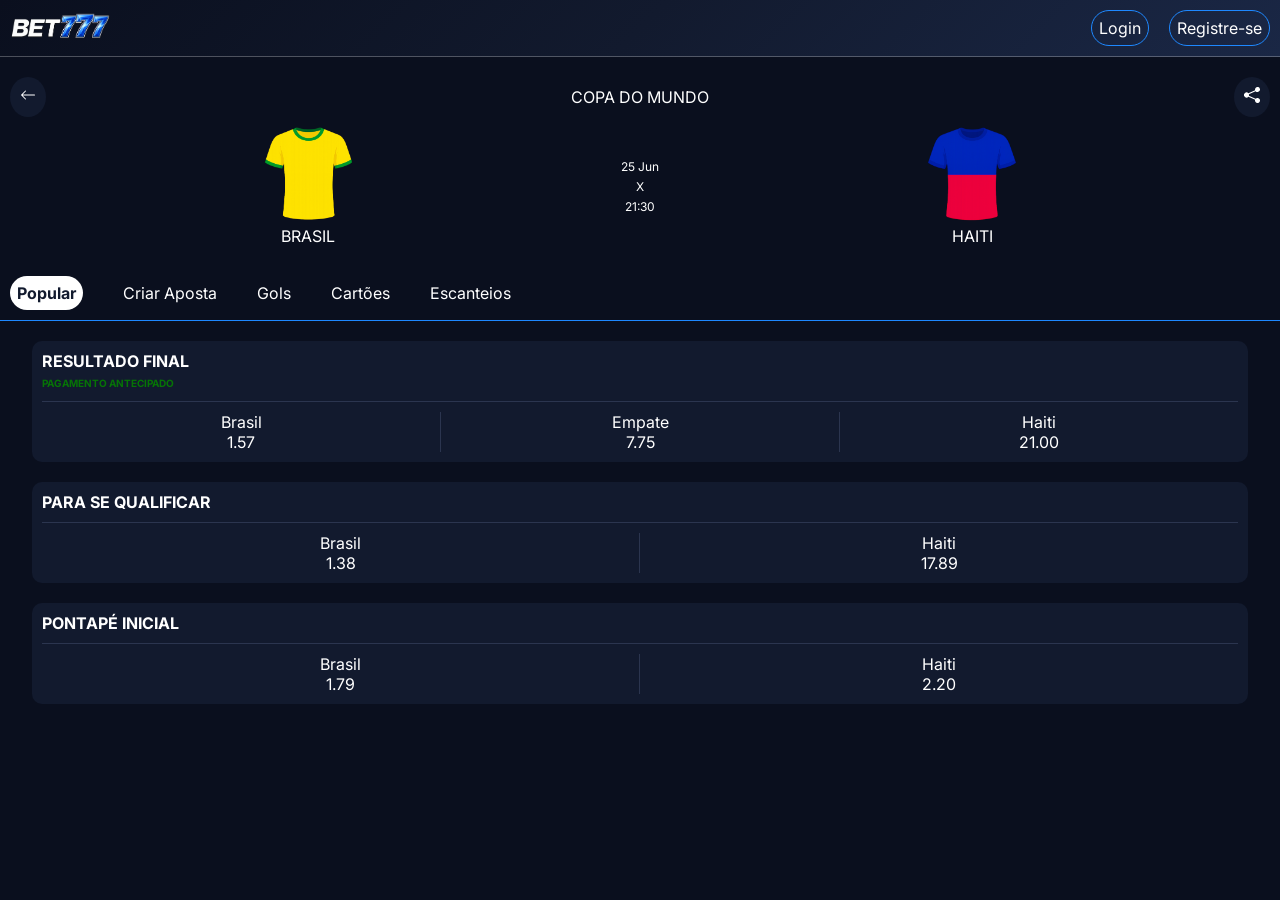
==== pagAposta.html @ c7c8c310 "bet mobile first primeiro teste" ====
<!DOCTYPE html>
<html lang="en">

<head>
    <meta charset="UTF-8">
    <meta name="viewport" content="width=device-width, initial-scale=1.0">
    <title>Bet777</title>
    <link rel="stylesheet" href="./assets/css/pagInicial.css">
    <link rel="stylesheet" href="./assets/css/apostas.css">
</head>

<body>
    <header>
        <div class="logo-header"><a href="./pagInicial.html">
            <img src="./assets/img/bet777.png" alt="bet777">
            </a>
        </div>
        <div class="login-header">
            <a href="#">Login</a>

            <a href="">Registre-se</a>
        </div>
    </header>


    <main>
        <section class="apostas">

            <div class="header-apostas">

                <a href="#" class="header-apostas-btn">
                    <svg xmlns="http://www.w3.org/2000/svg" width="16" height="16" fill="currentColor" class="bi bi-arrow-left" viewBox="0 0 16 16">
                    <path fill-rule="evenodd" d="M15 8a.5.5 0 0 0-.5-.5H2.707l3.147-3.146a.5.5 0 1 0-.708-.708l-4 4a.5.5 0 0 0 0 .708l4 4a.5.5 0 0 0 .708-.708L2.707 8.5H14.5A.5.5 0 0 0 15 8"/>
                    </svg>
                </a>

                <span>COPA DO MUNDO</span>

                <a href="#" class="header-apostas-btn">
                    <svg xmlns="http://www.w3.org/2000/svg" width="16" height="16" fill="currentColor" class="bi bi-share-fill" viewBox="0 0 16 16">
                    <path d="M11 2.5a2.5 2.5 0 1 1 .603 1.628l-6.718 3.12a2.5 2.5 0 0 1 0 1.504l6.718 3.12a2.5 2.5 0 1 1-.488.876l-6.718-3.12a2.5 2.5 0 1 1 0-3.256l6.718-3.12A2.5 2.5 0 0 1 11 2.5"/>
                    </svg>
                </a>
            </div>

            <div class="camisas-apostas">

                <div class="time1-apostas">
                <img src="./assets/img/cam brasil.png" alt="brasil">
                <span>BRASIL</span>
                </div>

                <div class="meio-camisas">
                    <span>25 Jun</span>
                    <span>X</span>
                    <span>21:30</span>
                </div>

                <div class="time2-apostas">
                <img src="./assets/img/cam haiti.png" alt="haiti">
                <span>HAITI</span>
                </div>

            </div>

            <div class="filtros-apostas">
                <ul>
                    <li class="filtro-aposta filtro-selected">Popular</li>
                    <li class="filtro-aposta">Criar Aposta</li>
                    <li class="filtro-aposta">Gols</li>
                    <li class="filtro-aposta">Cartões</li>
                    <li class="filtro-aposta">Escanteios</li>
                </ul>
            </div>

            <div class="opcoes-apostas">
                <!--inicio-->
                <div class="resultado-final">
                    
                    <div class="resultado-final-cima">
                        <h4>RESULTADO FINAL</h4>
                        <span>PAGAMENTO ANTECIPADO</span>
                    </div>

                    <div class="linha"></div>

                    <div class="resultado-final-baixo">
                        <div class="odd-time1">
                            <span>Brasil</span>
                            <span>1.57</span>
                        </div>
                        <div class="odd-empate">
                            <span>Empate</span>
                            <span>7.75</span>
                        </div>
                        <div class="odd-time2">
                            <span>Haiti</span>
                            <span>21.00</span>
                        </div>
                    </div>
                </div>
                <!--fim-->
                <!--inicio-->
                <div class="resultado-final">
                    
                    <div class="resultado-final-cima">
                        <h4>PARA SE QUALIFICAR</h4>
                    </div>

                    <div class="linha"></div>

                    <div class="resultado-final-baixo odd-dupla">
                        <div class="odd-time1">
                            <span>Brasil</span>
                            <span>1.38</span>
                        </div>
                        <div class="odd-time2">
                            <span>Haiti</span>
                            <span>17.89</span>
                        </div>
                    </div>
                </div>
                <!--fim-->
                <!--inicio-->
                <div class="resultado-final">
                    
                    <div class="resultado-final-cima">
                        <h4>PONTAPÉ INICIAL</h4>
                    </div>

                    <div class="linha"></div>

                    <div class="resultado-final-baixo odd-dupla">
                        <div class="odd-time1">
                            <span>Brasil</span>
                            <span>1.79</span>
                        </div>
                        <div class="odd-time2">
                            <span>Haiti</span>
                            <span>2.20</span>
                        </div>
                    </div>
                </div>
                <!--fim-->
               
            </div>
        </section>
    </main>       
</body>
---- assets/css/pagInicial.css ----
@import url('https://fonts.googleapis.com/css2?family=Arimo:ital,wght@0,400..700;1,400..700&family=Bebas+Neue&family=Inter+Tight:ital,wght@0,100..900;1,100..900&family=Inter:ital,opsz,wght@0,14..32,100..900;1,14..32,100..900&family=Lato:ital,wght@0,100;0,300;0,400;0,700;0,900;1,100;1,300;1,400;1,700;1,900&family=Lilita+One&family=Nunito:ital,wght@0,200..1000;1,200..1000&family=Oswald:wght@200..700&family=Oxanium:wght@200..800&family=Quicksand:wght@300..700&family=Roboto+Condensed:ital,wght@0,100..900;1,100..900&family=Roboto:ital,wght@0,100..900;1,100..900&family=Rubik:ital,wght@0,300..900;1,300..900&family=Source+Sans+3:ital,wght@0,200..900;1,200..900&display=swap');

* {
    margin: 0;
    padding: 0;
    box-sizing: border-box;
    font-family: "Inter", sans-serif;
    overflow-x: hidden;
}

body {
    background: #0A0F1E;
}

a {
    text-decoration: none;
}

header {
    background: linear-gradient(
    135deg,
    #0A0F1E 0%,
    #121A2E 50%,
    #1A2745 100%
    );

    border-bottom: 1px solid #ffffff44;
    display: flex;
    justify-content: space-between;
    align-items: center;
    padding: 10px;
}

.login-header {
    display: flex;
    gap: 20px;
}

.login-header a {
    color: #fff;
    border: 1px solid #1E88FF;
    border-radius: 20px;
    padding: 7px;
    transition: 0.3s ease-in-out;
}

.login-header a:hover {
    background: #1565D8;
}

.logo-header img{
    width: 100px;
}

.cards-promocionais {
    display: flex;
    gap: 10px;
    overflow-x: auto;
    overflow-y: hidden;
    margin-top: 20px;
    scrollbar-width: none;
    width: 100%;
    max-width: 100%;
    padding: 0 10px;
}
.cards-promocionais::-webkit-scrollbar {
    display: none;
}

.card-promo {
    display: flex;
    flex-direction: column;
    background: #121A2E;
    color: #fff;
    min-width: 180px;
    width: auto;
    flex-shrink: 0;
    padding: 20px;
    border-radius: 10px;
    gap: 10px;
}
.card-promo img {
    width: 15px;
}

.odd-card-promo {
border-top: 1px solid #fff;
display: flex;
align-items: flex-end;
justify-content: center;
margin-top: 20px;
margin-left: -20px;
margin-right: -20px;
font-weight: bold;
}

.odd-card-promo a {
    color: #fff;
    margin-top: 10px;
}
.jogos {
    display: flex;
    flex-direction: column;
    align-items: center;
}

.jogos h2, .titulo-promo {
    align-self: flex-start;
    padding-left: 15px;
    margin-top: 10px;
    color: #fff;
    font-size: 17px;
}
.card-jogos {
    background: #121A2E;
    border-radius: 10px;
    overflow: hidden;
    width: 95%;
    margin-top: 20px;
}

/* Cabeçalho */

.card-jogos-header {
    background: #0f121b;
    padding: 8px 12px;

    display: grid;
    grid-template-columns: 1fr 150px;
    align-items: center;

    color: #777;
    font-size: 14px;
    font-weight: 600;
}

.cabecalho-odds {
    display: grid;
    grid-template-columns: repeat(3, 1fr);
    text-align: center;
}

/* Conteúdo do jogo */

.jogo {
    padding: 12px;

    display: grid;
    grid-template-columns: 1fr 150px;
    align-items: center;
    gap: 10px;
}

/* Times */

.times {
    display: flex;
    flex-direction: column;
    gap: 12px;
}

.times div {
    display: flex;
    align-items: center;
    gap: 8px;

    color: #fff;
    font-weight: 600;
    font-size: 15px;
}

.times img {
    width: 20px;
    height: 20px;
    object-fit: contain;
}

/* Odds */

.odds {
    display: grid;
    grid-template-columns: repeat(3, 1fr);
    gap: 6px;
}

.odds button {
    background: #1A2745;
    color: #fff;

    border: none;
    border-radius: 5px;

    padding: 8px 4px;

    font-size: 13px;
    font-weight: bold;

    cursor: pointer;
    transition: .3s;
}

.odds button:hover {
    background: #1E88FF;
}

/* Responsivo */

@media (max-width: 480px) {

    .card-jogos-header {
        grid-template-columns: 1fr 120px;
    }

    .jogo {
        grid-template-columns: 1fr 120px;
    }

    .times div {
        font-size: 14px;
    }

    .odds button {
        font-size: 12px;
        padding: 7px 2px;
    }
}
---- assets/css/apostas.css ----
.apostas {
    color: #fff;
}

.header-apostas {
    display: flex;
    justify-content: space-between;
    align-items: center;
    margin-top: 10px;
    padding: 10px;
}

.header-apostas-btn{
    background: #121A2E;
    padding: 10px;
    border-radius: 50%;
    color: #fff;
    transition: 0.5s ease-in;
}

.header-apostas-btn:hover {
    background: #1E88FF;
}

.camisas-apostas {
    display: flex;
    align-items: center;
    justify-content: space-around;
}

.camisas-apostas img {
    width: 15%;
}

.meio-camisas {
    display: flex;
    flex-direction: column;
    justify-content: center;
    align-items: center;
    font-size: 12px;
    width: 100px;
    gap: 5px;
}

.time1-apostas, .time2-apostas {
    display: flex;
    flex-direction: column;
    width: 100%;
    justify-content: center;
    align-items: center;
    gap: 5px;
}

.filtros-apostas ul{
    display: flex;
    align-items: center;
    gap: 40px;
    overflow-x: auto;
    overflow-y: hidden;
    scrollbar-width: none;
    max-width: 100%;
    margin-top: 20px;
    padding: 10px;

    border-bottom: 1px solid #1E88FF;
}

.filtros-apostas::-webkit-scrollbar {
    display: none;
}

.filtro-aposta {
    flex: 0 0 auto;
}

.filtro-selected {
    background: #fff;
    color: #121A2E;
    padding: 7px;
    border-radius: 20px;
    font-weight: bold;
}

.resultado-final {
    background-color: #121A2E;
    width: 95%;
    margin: 0 auto;
    margin-top: 20px;
    border-radius: 10px;
    padding: 10px;
}

.linha {
    width: 100%;
    height: 1px;
    background: #2B354F; /* ou #ffffff22 */
    margin: 10px 0;
}

.resultado-final-cima span {
    color: rgb(6, 116, 6);
    font-weight: bold;
    font-size: 10px;
}

.resultado-final-baixo {
    display: flex;
    justify-content: space-around;
    margin-top: 10px;
}

.odd-time1, .odd-empate, .odd-time2 {
    display: flex;
    flex-direction: column;
    align-items: center;
    width: 100%;
    transition: 0.3s ease-in;
    cursor: pointer;
}

.odd-empate {
    border-left: 1px solid #2B354F;
    border-right: 1px solid #2B354F;
}

.odd-time1:hover, .odd-empate:hover, .odd-time2:hover {
    background: #1E88FF;
    border-radius: 15px;
}
.odd-dupla .odd-time1{ 
    border-right: 1px solid #2B354F;
}
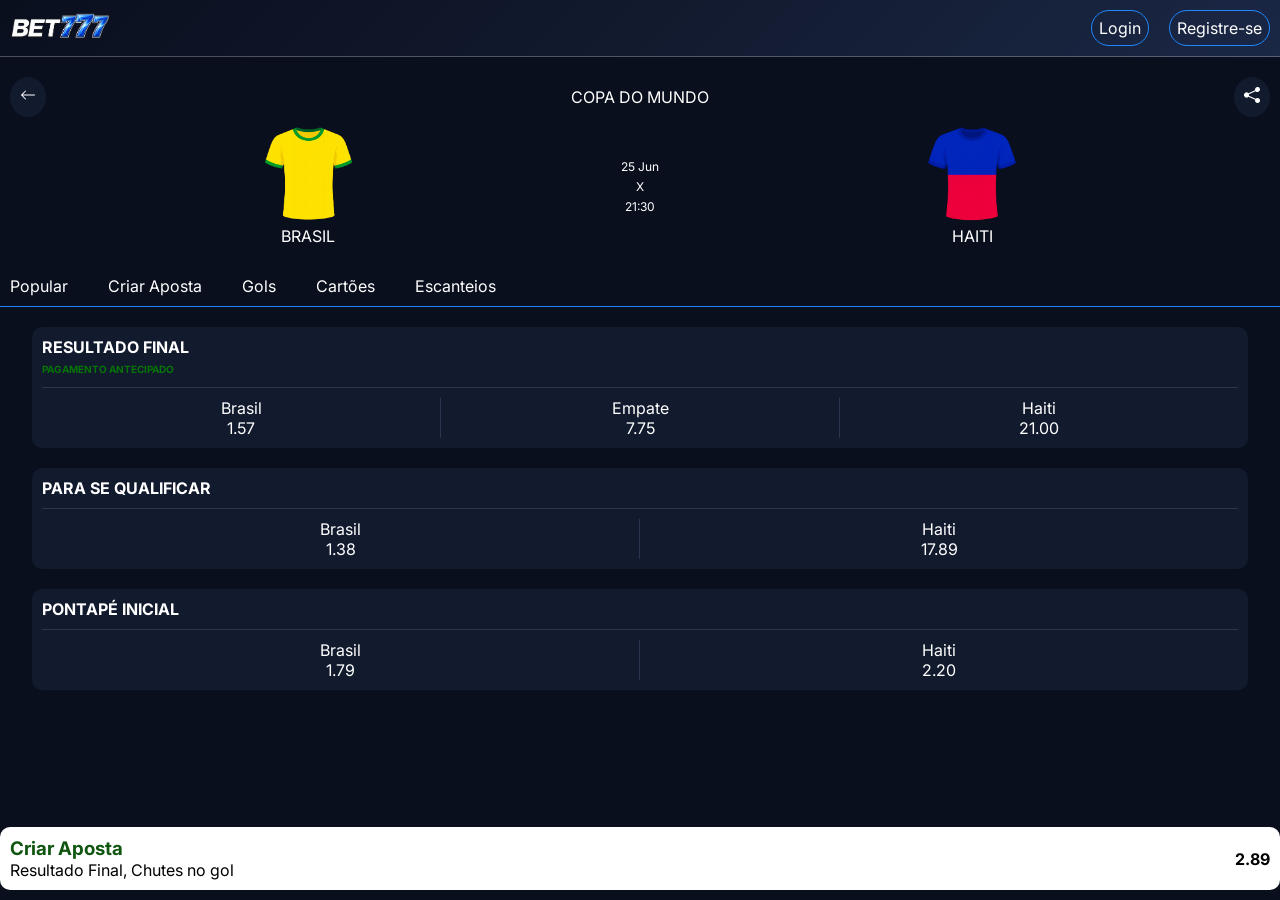
==== commit 7197efc1: "bet mobile first aba registros e primeiro mini codigo js" ====
--- a/pagAposta.html
+++ b/pagAposta.html
@@ -11,7 +11,7 @@
 
 <body>
     <header>
-        <div class="logo-header"><a href="./pagInicial.html">
+        <div class="logo-header"><a href="./index.html">
             <img src="./assets/img/bet777.png" alt="bet777">
             </a>
         </div>
@@ -28,7 +28,7 @@
 
             <div class="header-apostas">
 
-                <a href="#" class="header-apostas-btn">
+                <a href="./index.html" class="header-apostas-btn">
                     <svg xmlns="http://www.w3.org/2000/svg" width="16" height="16" fill="currentColor" class="bi bi-arrow-left" viewBox="0 0 16 16">
                     <path fill-rule="evenodd" d="M15 8a.5.5 0 0 0-.5-.5H2.707l3.147-3.146a.5.5 0 1 0-.708-.708l-4 4a.5.5 0 0 0 0 .708l4 4a.5.5 0 0 0 .708-.708L2.707 8.5H14.5A.5.5 0 0 0 15 8"/>
                     </svg>
@@ -65,11 +65,11 @@
 
             <div class="filtros-apostas">
                 <ul>
-                    <li class="filtro-aposta filtro-selected">Popular</li>
-                    <li class="filtro-aposta">Criar Aposta</li>
-                    <li class="filtro-aposta">Gols</li>
-                    <li class="filtro-aposta">Cartões</li>
-                    <li class="filtro-aposta">Escanteios</li>
+                    <li class="filtro-aposta" id="filtroAposta">Popular</li>
+                    <li class="filtro-aposta" id="filtroAposta">Criar Aposta</li>
+                    <li class="filtro-aposta" id="filtroAposta">Gols</li>
+                    <li class="filtro-aposta" id="filtroAposta">Cartões</li>
+                    <li class="filtro-aposta" id="filtroAposta">Escanteios</li>
                 </ul>
             </div>
 
@@ -145,5 +145,23 @@
                
             </div>
         </section>
-    </main>       
+
+        <section class="float-aposta">
+            <div class="texts-float-aposta">
+            <h3>Criar Aposta</h3>
+
+            <span>
+                Resultado Final,
+                 Chutes no gol
+            </span>
+
+            </div>
+
+            <strong>2.89</strong>
+
+        </section>
+       
+    </main>    
+    
+    <script src="./assets/js/filtros-aposta.js"></script>
 </body>
--- a/assets/css/apostas.css
+++ b/assets/css/apostas.css
@@ -71,9 +71,10 @@
 
 .filtro-aposta {
     flex: 0 0 auto;
+    cursor: pointer;
 }
 
-.filtro-selected {
+.filtroAtivo {
     background: #fff;
     color: #121A2E;
     padding: 7px;
@@ -131,4 +132,21 @@
     border-right: 1px solid #2B354F;
 }
 
+.float-aposta {
+    display: flex;
+    justify-content: space-between;
+    background: #fff;
+    padding: 10px;
+    border-radius: 10px;
+    position: fixed;
+    bottom: 10px;
+    left: 0px;
+    width: 100%;
+    align-items: center;
+}
 
+.float-aposta h3 {
+    color: rgb(16, 85, 16);
+}
+
+
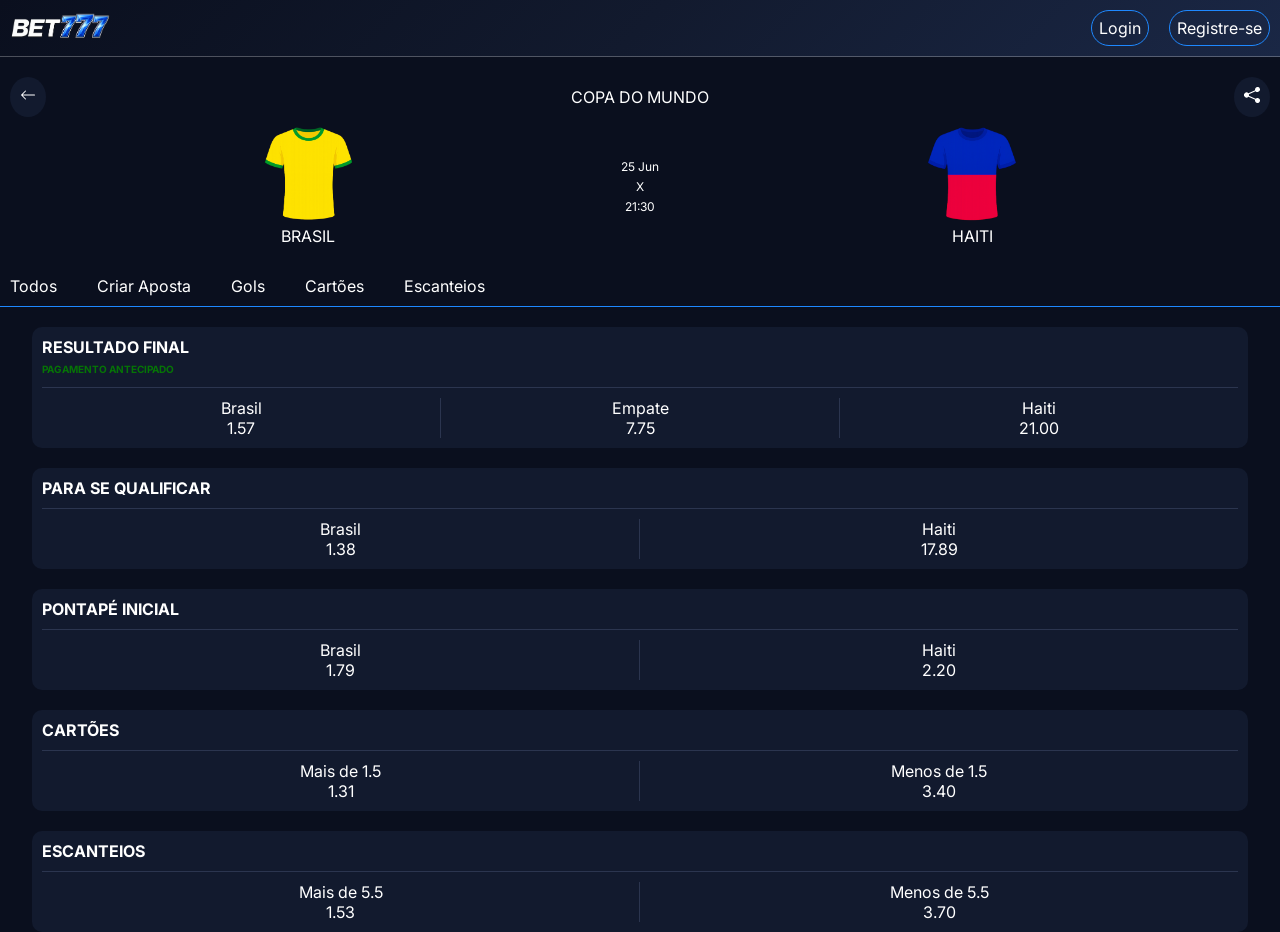
==== commit 99998606: "começo dos testes com js" ====
--- a/pagAposta.html
+++ b/pagAposta.html
@@ -65,17 +65,17 @@
 
             <div class="filtros-apostas">
                 <ul>
-                    <li class="filtro-aposta" id="filtroAposta">Popular</li>
-                    <li class="filtro-aposta" id="filtroAposta">Criar Aposta</li>
-                    <li class="filtro-aposta" id="filtroAposta">Gols</li>
-                    <li class="filtro-aposta" id="filtroAposta">Cartões</li>
-                    <li class="filtro-aposta" id="filtroAposta">Escanteios</li>
+                    <li class="filtro-aposta" id="filtroAposta" data-filtro="todos">Todos</li>
+                    <li class="filtro-aposta" id="filtroAposta" data-filtro="aposta">Criar Aposta</li>
+                    <li class="filtro-aposta" id="filtroAposta" data-filtro="gols">Gols</li>
+                    <li class="filtro-aposta" id="filtroAposta" data-filtro="cartoes">Cartões</li>
+                    <li class="filtro-aposta" id="filtroAposta" data-filtro="escanteios">Escanteios</li>
                 </ul>
             </div>
 
             <div class="opcoes-apostas">
                 <!--inicio-->
-                <div class="resultado-final">
+                <div class="resultado-final" data-categoria="todos">
                     
                     <div class="resultado-final-cima">
                         <h4>RESULTADO FINAL</h4>
@@ -85,59 +85,103 @@
                     <div class="linha"></div>
 
                     <div class="resultado-final-baixo">
-                        <div class="odd-time1">
-                            <span>Brasil</span>
-                            <span>1.57</span>
-                        </div>
-                        <div class="odd-empate">
+                        <div class="opc-aposta odd-time1">
+                            <span class="nomeTime">Brasil</span>
+                            <span class="oddTime">1.57</span>
+                        </div>
+                        <div class="opc-aposta odd-empate">
                             <span>Empate</span>
-                            <span>7.75</span>
-                        </div>
-                        <div class="odd-time2">
-                            <span>Haiti</span>
-                            <span>21.00</span>
-                        </div>
-                    </div>
-                </div>
-                <!--fim-->
+                            <span class="oddEmpate">7.75</span>
+                        </div>
+                        <div class="opc-aposta odd-time2">
+                            <span class="nomeTime">Haiti</span>
+                            <span class="oddTime">21.00</span>
+                        </div>
+                    </div>
+                </div>
+                <!--fim-->
+                <!--inicio-->
+                <div class="resultado-final" data-categoria="todos">
+                    
+                    <div class="resultado-final-cima">
+                        <h4>PARA SE QUALIFICAR</h4>
+                    </div>
+
+                    <div class="linha"></div>
+
+                    <div class="resultado-final-baixo odd-dupla">
+                        <div class="opc-aposta odd-time1">
+                            <span class="nomeTime">Brasil</span>
+                            <span class="oddTime">1.38</span>
+                        </div>
+                        <div class="opc-aposta odd-time2">
+                            <span class="nomeTime">Haiti</span>
+                            <span class="oddTime">17.89</span>
+                        </div>
+                    </div>
+                </div>
+                <!--fim-->
+
                 <!--inicio-->
                 <div class="resultado-final">
                     
-                    <div class="resultado-final-cima">
-                        <h4>PARA SE QUALIFICAR</h4>
-                    </div>
-
-                    <div class="linha"></div>
-
-                    <div class="resultado-final-baixo odd-dupla">
-                        <div class="odd-time1">
-                            <span>Brasil</span>
-                            <span>1.38</span>
-                        </div>
-                        <div class="odd-time2">
-                            <span>Haiti</span>
-                            <span>17.89</span>
-                        </div>
-                    </div>
-                </div>
-                <!--fim-->
-                <!--inicio-->
-                <div class="resultado-final">
-                    
-                    <div class="resultado-final-cima">
+                    <div class="resultado-final-cima" data-categoria="todos">
                         <h4>PONTAPÉ INICIAL</h4>
                     </div>
 
                     <div class="linha"></div>
 
                     <div class="resultado-final-baixo odd-dupla">
-                        <div class="odd-time1">
-                            <span>Brasil</span>
-                            <span>1.79</span>
-                        </div>
-                        <div class="odd-time2">
-                            <span>Haiti</span>
-                            <span>2.20</span>
+                        <div class="opc-aposta odd-time1">
+                            <span class="nomeTime">Brasil</span>
+                            <span class="oddTime">1.79</span>
+                        </div>
+                        <div class="opc-aposta odd-time2">
+                            <span class="nomeTime">Haiti</span>
+                            <span class="oddTime">2.20</span>
+                        </div>
+                    </div>
+                </div>
+                <!--fim-->
+
+                <!--inicio-->
+                <div class="resultado-final" data-categoria="cartoes">
+                    
+                    <div class="resultado-final-cima">
+                        <h4>CARTÕES</h4>
+                    </div>
+
+                    <div class="linha"></div>
+
+                    <div class="resultado-final-baixo odd-dupla">
+                        <div class="opc-aposta odd-time1">
+                            <span class="nomeTime">Mais de 1.5</span>
+                            <span class="oddTime">1.31</span>
+                        </div>
+                        <div class="opc-aposta odd-time2">
+                            <span class="nomeTime">Menos de 1.5</span>
+                            <span class="oddTime">3.40</span>
+                        </div>
+                    </div>
+                </div>
+                <!--fim-->
+                <!--inicio-->
+                <div class="resultado-final" data-categoria="escanteios">
+                    
+                    <div class="resultado-final-cima">
+                        <h4>ESCANTEIOS</h4>
+                    </div>
+
+                    <div class="linha"></div>
+
+                    <div class="resultado-final-baixo odd-dupla">
+                        <div class="opc-aposta odd-time1">
+                            <span class="nomeTime">Mais de 5.5</span>
+                            <span class="oddTime">1.53</span>
+                        </div>
+                        <div class="opc-aposta odd-time2">
+                            <span class="nomeTime">Menos de 5.5</span>
+                            <span class="oddTime">3.70</span>
                         </div>
                     </div>
                 </div>
@@ -146,22 +190,20 @@
             </div>
         </section>
 
-        <section class="float-aposta">
+        <section class="floatAposta">
             <div class="texts-float-aposta">
             <h3>Criar Aposta</h3>
 
-            <span>
-                Resultado Final,
-                 Chutes no gol
-            </span>
-
-            </div>
-
-            <strong>2.89</strong>
+            <span id="escolhasFloat"></span>
+
+            </div>
+
+            <strong id="oddFloat">2.89</strong>
 
         </section>
        
     </main>    
     
     <script src="./assets/js/filtros-aposta.js"></script>
+    <script src="./assets/js/floatMenu.js"></script>
 </body>
--- a/assets/css/apostas.css
+++ b/assets/css/apostas.css
@@ -132,8 +132,8 @@
     border-right: 1px solid #2B354F;
 }
 
-.float-aposta {
-    display: flex;
+.floatAposta {
+    display: none;
     justify-content: space-between;
     background: #fff;
     padding: 10px;
@@ -145,7 +145,7 @@
     align-items: center;
 }
 
-.float-aposta h3 {
+.floatAposta h3 {
     color: rgb(16, 85, 16);
 }
 
